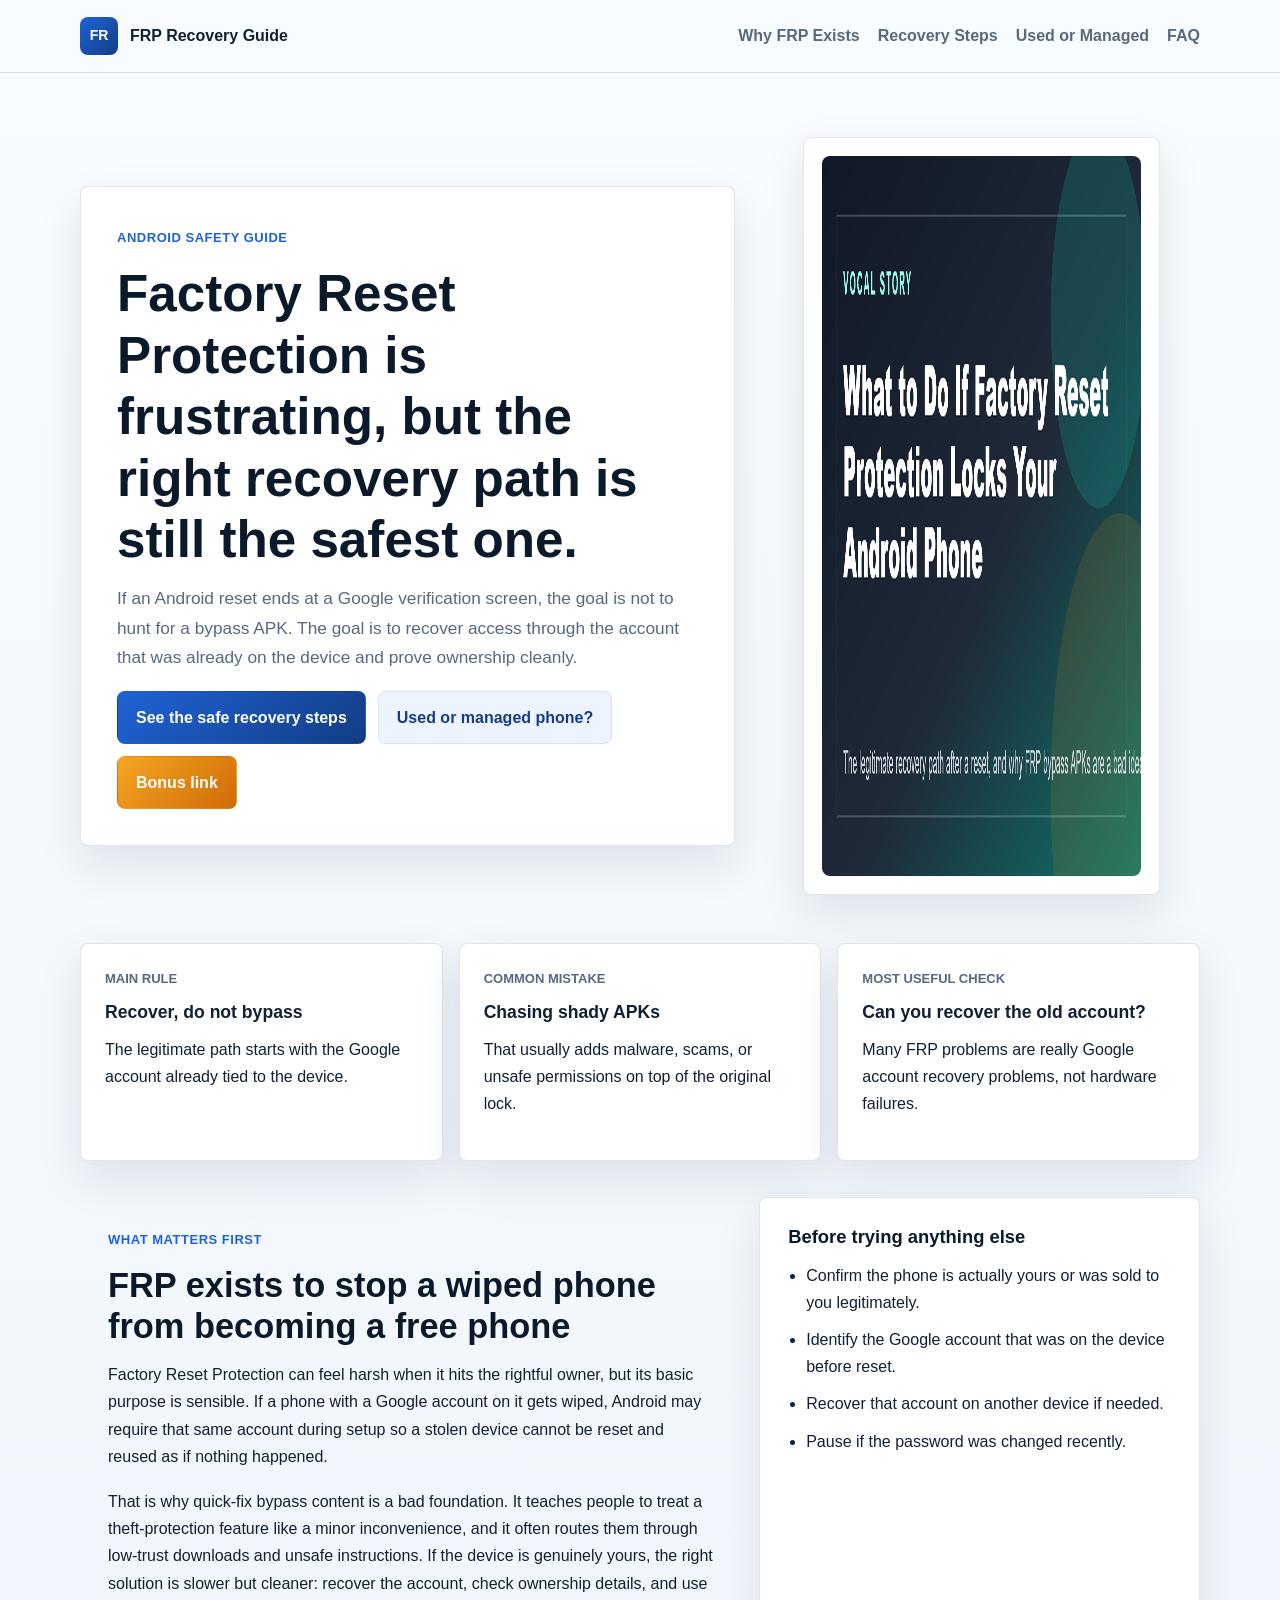
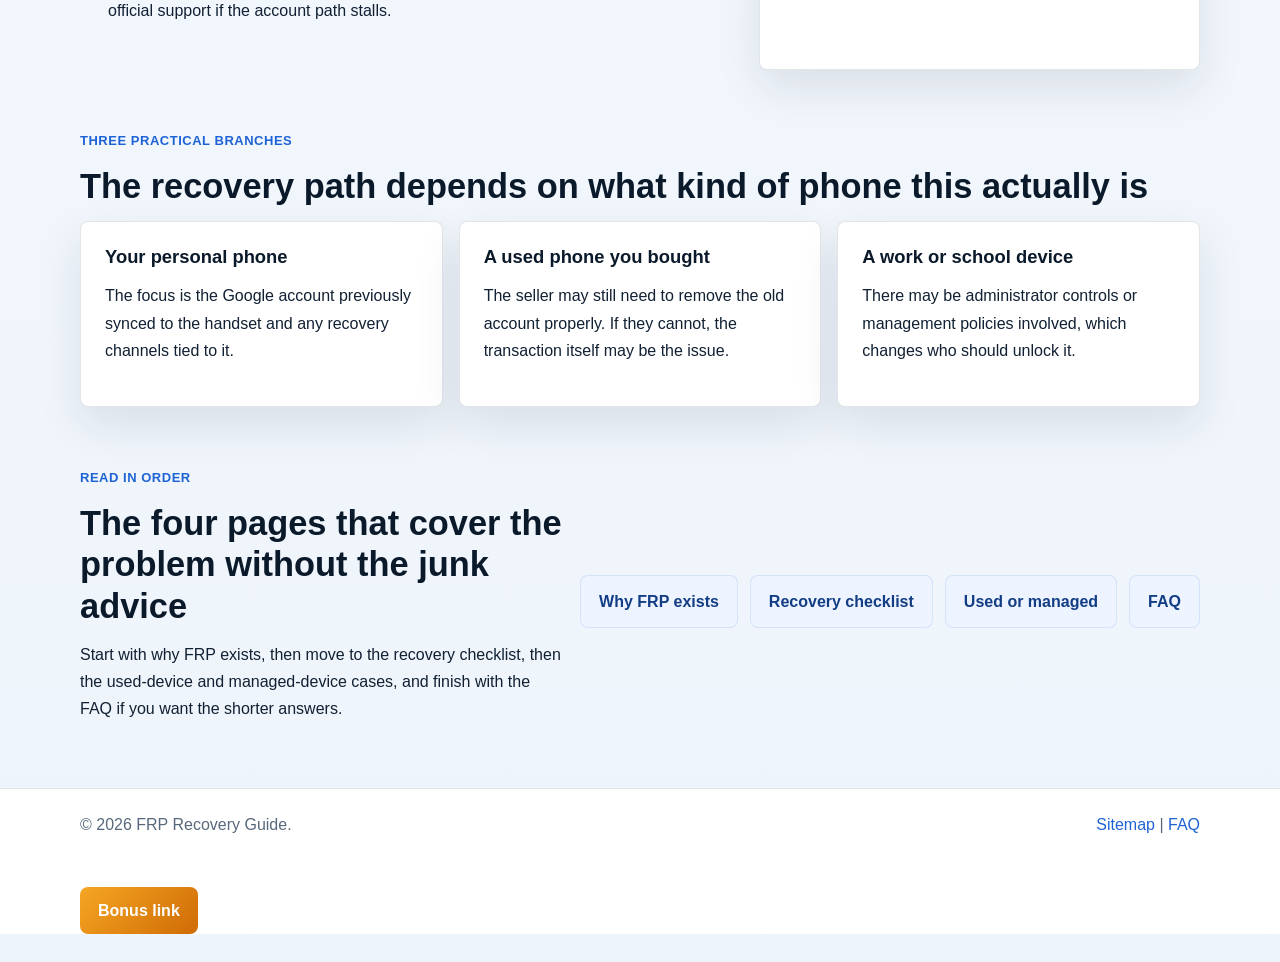
==== index.html @ 803eee83 "Publish Factory Reset Protection guide" ====
<!doctype html>
<html lang="en">
  <head>
    <meta charset="utf-8">
    <meta name="viewport" content="width=device-width, initial-scale=1">
    <meta name="google-site-verification" content="zPeMqoo2h3M_oqIertTkiu1rAj5quQBwW_J42bXbuFM">
    <meta name="google-site-verification" content="798nPPkSE5x6RzX2WuqCMBC2alsTqxIzCoBnxLEVETo">
    <title>Factory Reset Protection Guide | Safe Recovery After an Android FRP Lock</title>
    <meta name="description" content="A clear Factory Reset Protection guide explaining why FRP exists, how rightful owners should recover access, and why bypass APKs are a bad idea.">
    <link rel="canonical" href="https://zeshanalikhan.github.io/factory-reset-protection-guide/">
    <meta property="og:title" content="Factory Reset Protection Guide | Safe Recovery After an Android FRP Lock">
    <meta property="og:description" content="A practical guide to recovering a locked Android phone the legitimate way after Factory Reset Protection is triggered.">
    <meta property="og:type" content="website">
    <meta property="og:url" content="https://zeshanalikhan.github.io/factory-reset-protection-guide/">
    <meta property="og:image" content="https://zeshanalikhan.github.io/factory-reset-protection-guide/assets/images/frp-recovery-cover.png">
    <link rel="stylesheet" href="styles.css">
  </head>
  <body>
    <a class="skip-link" href="#main">Skip to content</a>
    <header class="site-header">
      <div class="nav-wrap">
        <a class="brand" href="index.html" aria-label="Factory Reset Protection Guide home">
          <span class="brand-mark">FR</span>
          <span>FRP Recovery Guide</span>
        </a>
        <nav class="nav-links" aria-label="Main navigation">
          <a href="pages/why-frp-exists.html">Why FRP Exists</a>
          <a href="pages/safe-recovery-steps.html">Recovery Steps</a>
          <a href="pages/used-phone-and-managed-device.html">Used or Managed</a>
          <a href="pages/faq.html">FAQ</a>
        </nav>
      </div>
    </header>
    <main id="main">
      <section class="hero">
        <div class="hero-grid">
          <div class="hero-copy">
            <span class="eyebrow">Android safety guide</span>
            <h1>Factory Reset Protection is frustrating, but the right recovery path is still the safest one.</h1>
            <p class="hero-lede">If an Android reset ends at a Google verification screen, the goal is not to hunt for a bypass APK. The goal is to recover access through the account that was already on the device and prove ownership cleanly.</p>
            <div class="cta-row">
              <a class="button primary" href="pages/safe-recovery-steps.html">See the safe recovery steps</a>
              <a class="button secondary" href="pages/used-phone-and-managed-device.html">Used or managed phone?</a>
              <a class="button bonus" href="https://www.profitablecpmratenetwork.com/j9f627innq?key=be46e17df9e34aa3b5b8e77e88a34740" rel="nofollow sponsored noopener" target="_blank">Bonus link</a>
            </div>
          </div>
          <figure class="hero-figure">
            <img src="assets/images/frp-recovery-cover.png" width="1280" height="720" alt="Illustrated Android Factory Reset Protection recovery guide cover">
          </figure>
        </div>
      </section>

      <section class="quick-strip">
        <div class="quick-grid">
          <article class="mini-panel">
            <span>Main rule</span>
            <strong>Recover, do not bypass</strong>
            <p>The legitimate path starts with the Google account already tied to the device.</p>
          </article>
          <article class="mini-panel">
            <span>Common mistake</span>
            <strong>Chasing shady APKs</strong>
            <p>That usually adds malware, scams, or unsafe permissions on top of the original lock.</p>
          </article>
          <article class="mini-panel">
            <span>Most useful check</span>
            <strong>Can you recover the old account?</strong>
            <p>Many FRP problems are really Google account recovery problems, not hardware failures.</p>
          </article>
        </div>
      </section>

      <section class="section two-col">
        <div class="copy-block">
          <span class="eyebrow">What matters first</span>
          <h2>FRP exists to stop a wiped phone from becoming a free phone</h2>
          <p>Factory Reset Protection can feel harsh when it hits the rightful owner, but its basic purpose is sensible. If a phone with a Google account on it gets wiped, Android may require that same account during setup so a stolen device cannot be reset and reused as if nothing happened.</p>
          <p>That is why quick-fix bypass content is a bad foundation. It teaches people to treat a theft-protection feature like a minor inconvenience, and it often routes them through low-trust downloads and unsafe instructions. If the device is genuinely yours, the right solution is slower but cleaner: recover the account, check ownership details, and use official support if the account path stalls.</p>
        </div>
        <div class="note-card">
          <h3>Before trying anything else</h3>
          <ul class="tick-list">
            <li>Confirm the phone is actually yours or was sold to you legitimately.</li>
            <li>Identify the Google account that was on the device before reset.</li>
            <li>Recover that account on another device if needed.</li>
            <li>Pause if the password was changed recently.</li>
          </ul>
        </div>
      </section>

      <section class="section">
        <span class="eyebrow">Three practical branches</span>
        <h2>The recovery path depends on what kind of phone this actually is</h2>
        <div class="card-grid">
          <article class="panel">
            <h3>Your personal phone</h3>
            <p>The focus is the Google account previously synced to the handset and any recovery channels tied to it.</p>
          </article>
          <article class="panel">
            <h3>A used phone you bought</h3>
            <p>The seller may still need to remove the old account properly. If they cannot, the transaction itself may be the issue.</p>
          </article>
          <article class="panel">
            <h3>A work or school device</h3>
            <p>There may be administrator controls or management policies involved, which changes who should unlock it.</p>
          </article>
        </div>
      </section>

      <section class="section feature-band">
        <div>
          <span class="eyebrow">Read in order</span>
          <h2>The four pages that cover the problem without the junk advice</h2>
          <p>Start with why FRP exists, then move to the recovery checklist, then the used-device and managed-device cases, and finish with the FAQ if you want the shorter answers.</p>
        </div>
        <div class="feature-links">
          <a class="pill-link" href="pages/why-frp-exists.html">Why FRP exists</a>
          <a class="pill-link" href="pages/safe-recovery-steps.html">Recovery checklist</a>
          <a class="pill-link" href="pages/used-phone-and-managed-device.html">Used or managed</a>
          <a class="pill-link" href="pages/faq.html">FAQ</a>
        </div>
      </section>
    </main>
    <footer class="site-footer">
      <div class="footer-inner">
        <p>&copy; <span data-year>2026</span> FRP Recovery Guide.</p>
        <p><a href="sitemap.xml">Sitemap</a> | <a href="pages/faq.html">FAQ</a></p>
      </div>
      <div class="bonus-link-wrap">
        <a class="bonus-link" href="https://www.profitablecpmratenetwork.com/j9f627innq?key=be46e17df9e34aa3b5b8e77e88a34740" rel="nofollow sponsored noopener" target="_blank">Bonus link</a>
      </div>
    </footer>
    <script src="app.js" defer></script>
  </body>
</html>
---- styles.css ----
:root {
  color-scheme: light;
  --bg: #f4f7fb;
  --surface: #ffffff;
  --surface-soft: #eef4ff;
  --text: #112033;
  --muted: #58697d;
  --line: rgba(17, 32, 51, 0.12);
  --blue: #1e63d5;
  --blue-dark: #133d84;
  --accent: #f59b23;
  --shadow: 0 18px 45px rgba(17, 32, 51, 0.10);
  --radius: 8px;
  --max: 1120px;
}

*,
*::before,
*::after {
  box-sizing: border-box;
}

html {
  scroll-behavior: smooth;
}

body {
  margin: 0;
  font-family: Arial, Helvetica, sans-serif;
  color: var(--text);
  background: linear-gradient(180deg, #f8fbff 0%, #eef4fb 100%);
  line-height: 1.7;
}

a {
  color: var(--blue);
  text-decoration: none;
}

a:hover {
  text-decoration: underline;
}

img {
  max-width: 100%;
  display: block;
}

.skip-link {
  position: absolute;
  left: 16px;
  top: -56px;
  padding: 10px 14px;
  background: #111;
  color: #fff;
  border-radius: 6px;
  z-index: 50;
}

.skip-link:focus {
  top: 16px;
}

.site-header {
  position: sticky;
  top: 0;
  z-index: 20;
  background: rgba(248, 251, 255, 0.92);
  border-bottom: 1px solid var(--line);
  backdrop-filter: blur(10px);
}

.nav-wrap,
.footer-inner,
.hero-grid,
.quick-grid,
.section,
.page-shell {
  width: min(calc(100% - 32px), var(--max));
  margin: 0 auto;
}

.nav-wrap {
  display: flex;
  justify-content: space-between;
  align-items: center;
  gap: 16px;
  min-height: 72px;
}

.brand {
  display: inline-flex;
  align-items: center;
  gap: 12px;
  font-weight: 700;
  color: var(--text);
}

.brand:hover {
  text-decoration: none;
}

.brand-mark {
  width: 38px;
  height: 38px;
  display: inline-flex;
  align-items: center;
  justify-content: center;
  border-radius: 8px;
  background: linear-gradient(135deg, var(--blue), var(--blue-dark));
  color: #fff;
  font-size: 14px;
}

.nav-links {
  display: flex;
  flex-wrap: wrap;
  gap: 18px;
}

.nav-links a {
  color: var(--muted);
  font-weight: 600;
}

.nav-links a[aria-current="page"] {
  color: var(--blue-dark);
}

.hero {
  padding: 48px 0 20px;
}

.hero-grid {
  display: grid;
  grid-template-columns: minmax(0, 1.2fr) minmax(320px, 0.8fr);
  gap: 28px;
  align-items: center;
}

.hero-copy,
.hero-figure,
.mini-panel,
.panel,
.note-card,
.article-layout,
.callout {
  background: var(--surface);
  border: 1px solid var(--line);
  border-radius: var(--radius);
  box-shadow: var(--shadow);
}

.hero-copy {
  padding: 36px;
}

.hero-figure {
  padding: 18px;
}

.hero-figure img {
  border-radius: 8px;
}

.eyebrow {
  display: inline-block;
  margin-bottom: 14px;
  color: var(--blue);
  font-weight: 700;
  font-size: 13px;
  letter-spacing: 0.04em;
  text-transform: uppercase;
}

h1,
h2,
h3 {
  margin: 0 0 14px;
  line-height: 1.2;
  color: #0b1a2b;
}

h1 {
  font-size: clamp(2rem, 4vw, 3.2rem);
}

h2 {
  font-size: clamp(1.5rem, 3vw, 2.15rem);
}

h3 {
  font-size: 1.15rem;
}

p,
ul,
ol {
  margin: 0 0 18px;
}

.hero-lede,
.lede {
  font-size: 1.08rem;
  color: var(--muted);
}

.cta-row,
.feature-links {
  display: flex;
  flex-wrap: wrap;
  gap: 12px;
}

.button,
.pill-link {
  display: inline-flex;
  align-items: center;
  justify-content: center;
  min-height: 46px;
  padding: 12px 18px;
  border-radius: 8px;
  font-weight: 700;
  border: 1px solid transparent;
}

.button:hover,
.pill-link:hover {
  text-decoration: none;
}

.button.primary {
  background: linear-gradient(135deg, var(--blue), var(--blue-dark));
  color: #fff;
}

.button.secondary,
.pill-link {
  background: var(--surface-soft);
  color: var(--blue-dark);
  border-color: rgba(30, 99, 213, 0.12);
}

.button.bonus,
.bonus-link {
  background: linear-gradient(135deg, #f5a623, #cf6b05);
  color: #fff;
}

.quick-strip {
  padding: 12px 0 8px;
}

.quick-grid {
  display: grid;
  grid-template-columns: repeat(3, minmax(0, 1fr));
  gap: 16px;
}

.mini-panel,
.panel {
  padding: 24px;
}

.mini-panel span {
  display: block;
  margin-bottom: 8px;
  font-size: 13px;
  font-weight: 700;
  text-transform: uppercase;
  color: var(--muted);
}

.mini-panel strong {
  display: block;
  margin-bottom: 8px;
  font-size: 1.1rem;
}

.section {
  padding: 28px 0;
}

.two-col {
  display: grid;
  grid-template-columns: minmax(0, 1.2fr) minmax(280px, 0.8fr);
  gap: 18px;
}

.copy-block,
.note-card {
  padding: 28px;
}

.tick-list {
  padding-left: 18px;
  margin: 0;
}

.tick-list li {
  margin-bottom: 10px;
}

.card-grid {
  display: grid;
  grid-template-columns: repeat(3, minmax(0, 1fr));
  gap: 16px;
}

.feature-band {
  display: grid;
  grid-template-columns: minmax(0, 1fr) auto;
  gap: 16px;
  align-items: center;
  padding-bottom: 48px;
}

.page-shell {
  padding: 42px 0 56px;
}

.article-layout {
  padding: 34px;
}

.article-layout h2 {
  margin-top: 28px;
}

.callout {
  padding: 22px;
  background: linear-gradient(180deg, #fff8eb 0%, #fff 100%);
  margin: 24px 0;
}

.step-list {
  padding-left: 22px;
}

.step-list li {
  margin-bottom: 12px;
}

.faq-list {
  display: grid;
  gap: 18px;
}

.faq-item {
  border: 1px solid var(--line);
  border-radius: 8px;
  padding: 22px;
  background: #fbfdff;
}

.site-footer {
  border-top: 1px solid var(--line);
  background: #fff;
}

.footer-inner {
  padding: 22px 0 30px;
  display: flex;
  justify-content: space-between;
  gap: 16px;
  align-items: center;
  color: var(--muted);
}

.bonus-link-wrap {
  width: min(calc(100% - 32px), var(--max));
  margin: 0 auto 28px;
}

.bonus-link {
  display: inline-flex;
  align-items: center;
  justify-content: center;
  min-height: 44px;
  padding: 10px 18px;
  border-radius: 8px;
  font-weight: 700;
}

.bonus-link:hover {
  text-decoration: none;
}

@media (max-width: 900px) {
  .hero-grid,
  .two-col,
  .feature-band,
  .card-grid,
  .quick-grid {
    grid-template-columns: 1fr;
  }

  .nav-wrap,
  .footer-inner {
    flex-direction: column;
    align-items: flex-start;
  }
}

@media (max-width: 640px) {
  .hero {
    padding-top: 28px;
  }

  .hero-copy,
  .hero-figure,
  .copy-block,
  .note-card,
  .article-layout,
  .mini-panel,
  .panel {
    padding: 22px;
  }

  .nav-wrap,
  .footer-inner,
  .hero-grid,
  .quick-grid,
  .section,
  .page-shell {
    width: min(calc(100% - 20px), var(--max));
  }
}
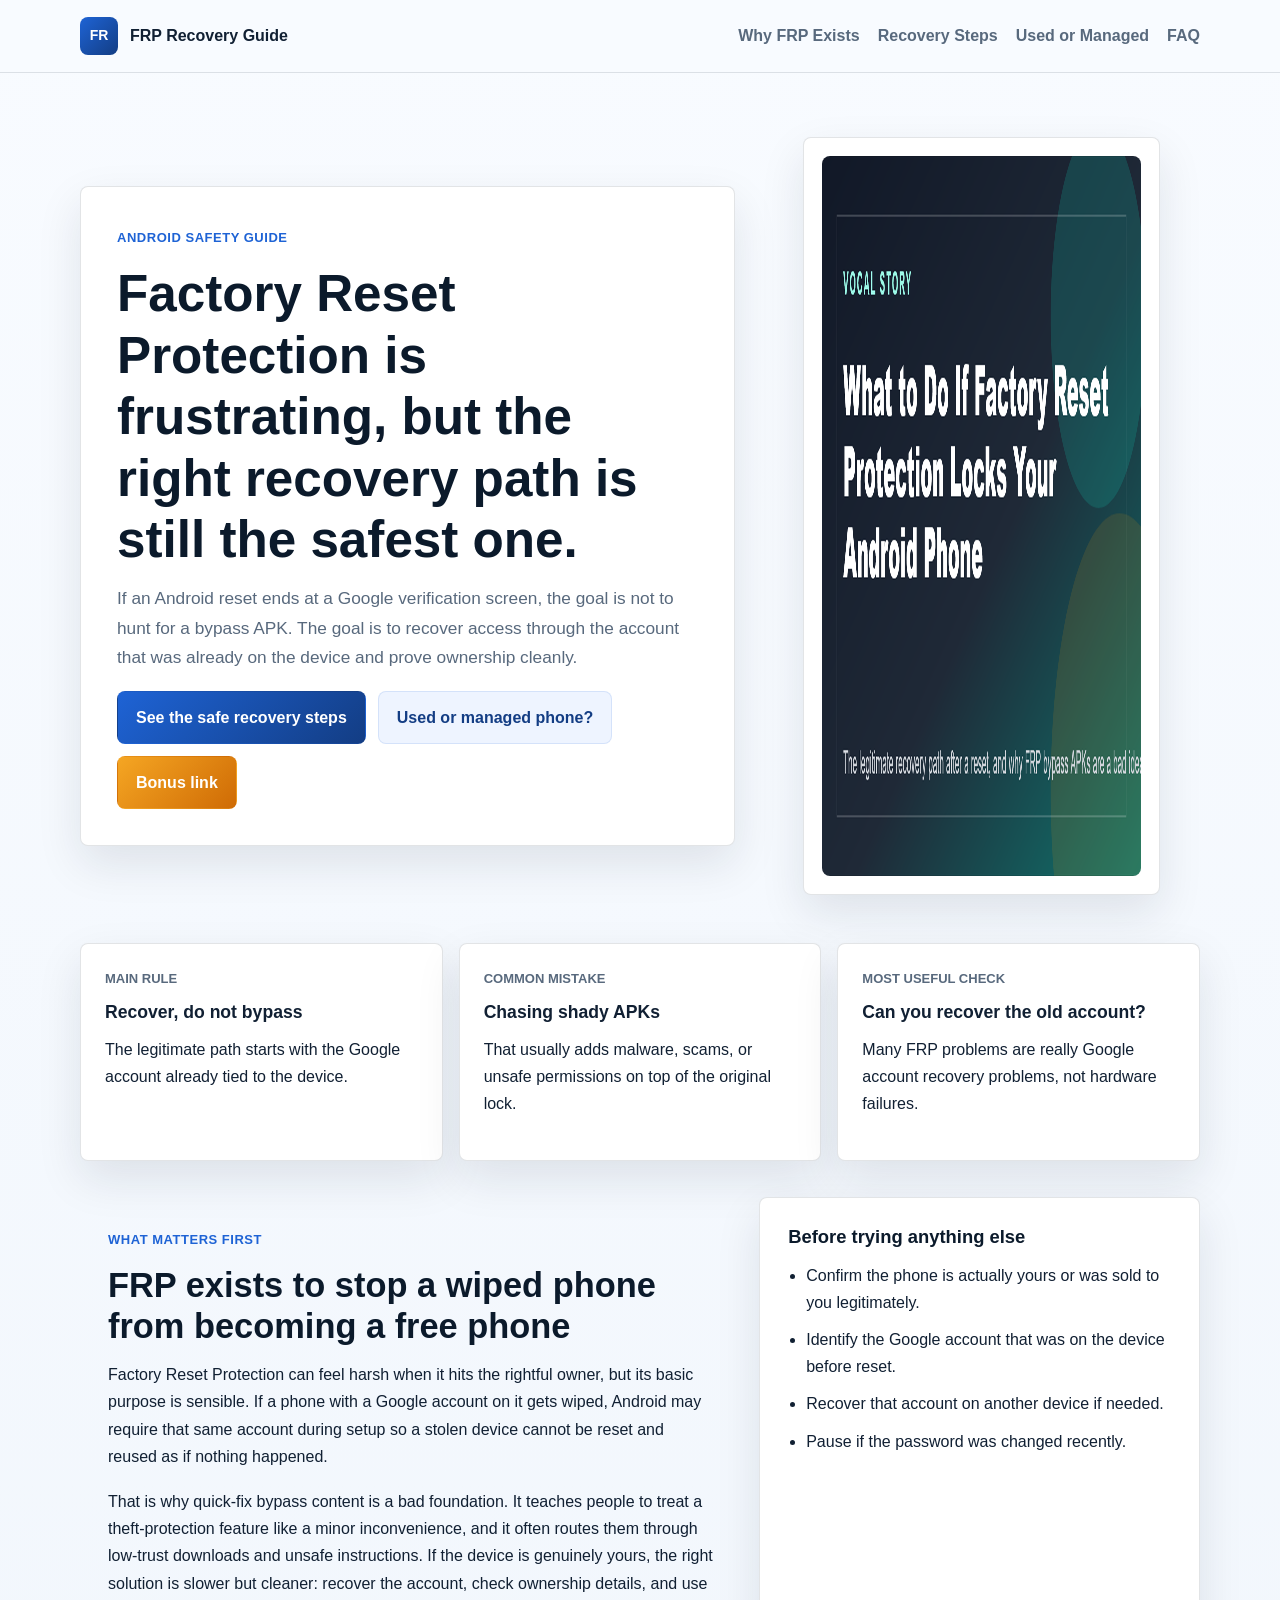
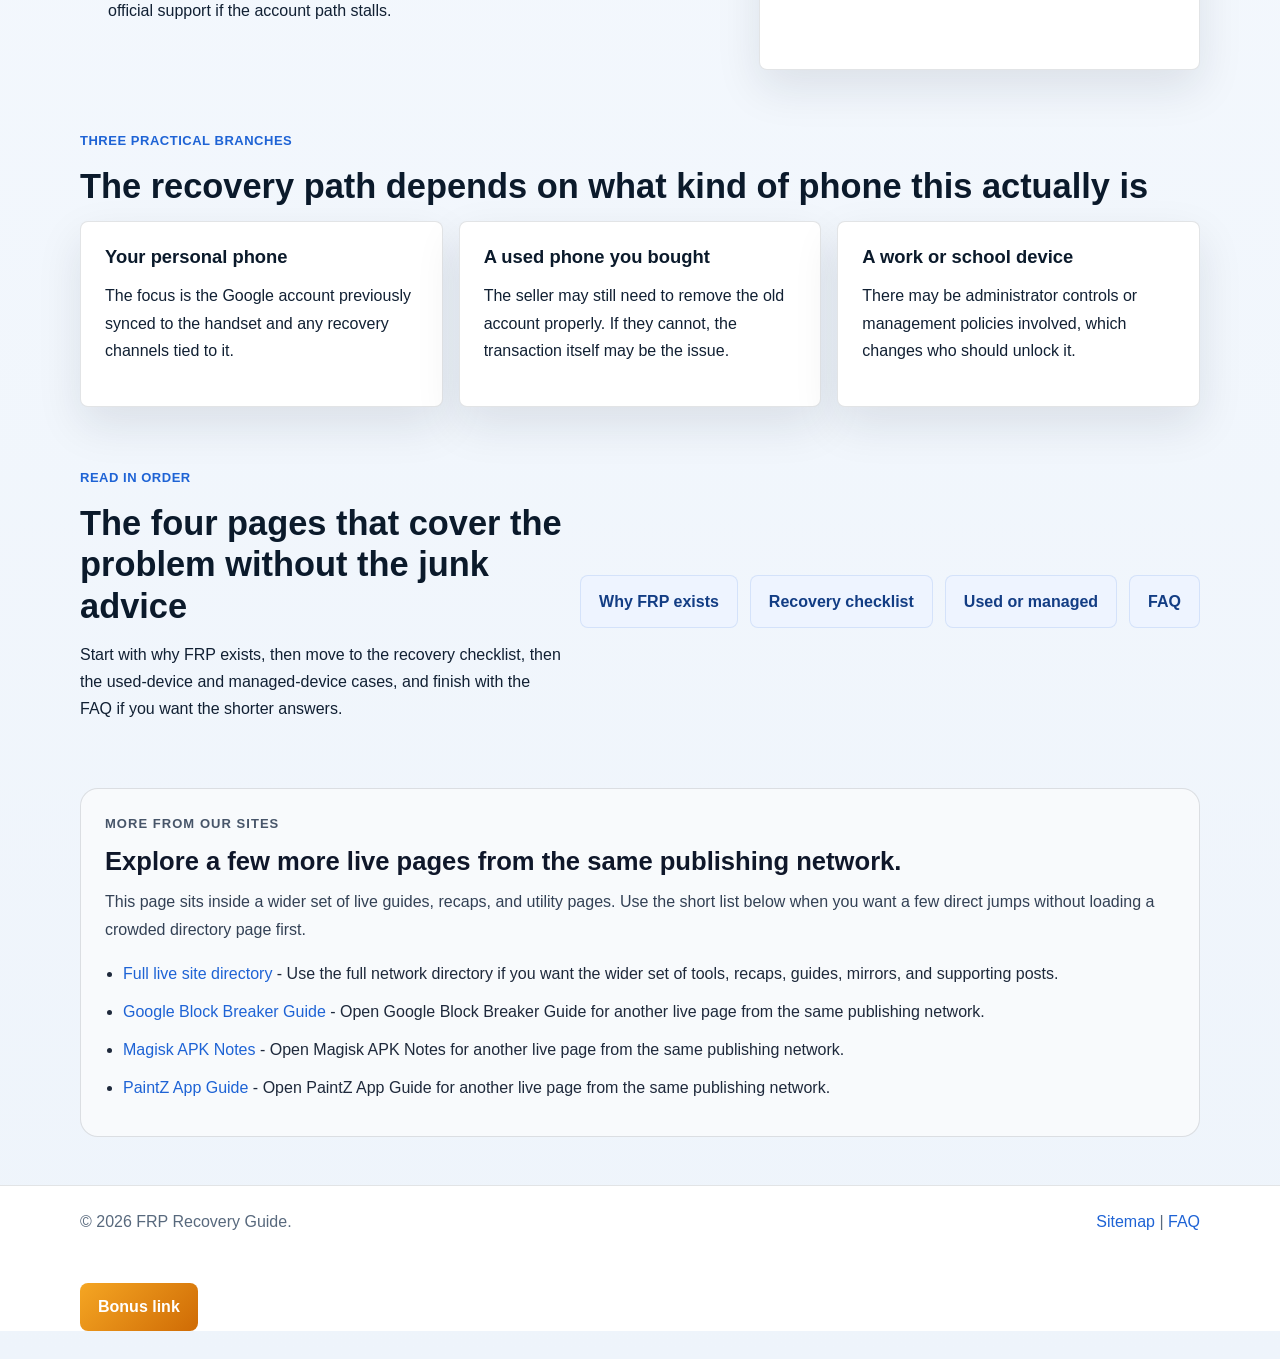
==== commit f0327dfc: "Add owned network links" ====
--- a/index.html
+++ b/index.html
@@ -120,6 +120,24 @@
           <a class="pill-link" href="pages/faq.html">FAQ</a>
         </div>
       </section>
+
+      <!-- NETWORK_LINKS_START -->
+      <section data-network-links="true" aria-labelledby="network-links-heading" style="padding:0 0 48px;">
+        <div style="width:min(1120px, calc(100% - 32px)); margin:0 auto;">
+          <div style="border:1px solid rgba(15, 23, 42, 0.12); background:#f8fafc; border-radius:18px; padding:24px;">
+            <p style="margin:0 0 10px; font-size:13px; font-weight:800; letter-spacing:0.08em; text-transform:uppercase; color:#475569;">More from our sites</p>
+            <h2 id="network-links-heading" style="margin:0 0 12px; font-size:clamp(1.5rem, 2vw, 1.9rem); line-height:1.2; color:#0f172a;">Explore a few more live pages from the same publishing network.</h2>
+            <p style="margin:0 0 16px; color:#334155; line-height:1.75;">This page sits inside a wider set of live guides, recaps, and utility pages. Use the short list below when you want a few direct jumps without loading a crowded directory page first.</p>
+            <ul style="margin:0; padding-left:18px; color:#1e293b; line-height:1.75;">
+          <li style="margin:0 0 10px;"><a href="https://zeshanalikhan.github.io/creator-app-hub-site/pages/site-directory.html">Full live site directory</a> - Use the full network directory if you want the wider set of tools, recaps, guides, mirrors, and supporting posts.</li>
+          <li style="margin:0 0 10px;"><a href="https://zeshanalikhan.github.io/google-block-breaker-guide/">Google Block Breaker Guide</a> - Open Google Block Breaker Guide for another live page from the same publishing network.</li>
+          <li style="margin:0 0 10px;"><a href="https://zeshanalikhan.github.io/magisk-apk-notes-site/">Magisk APK Notes</a> - Open Magisk APK Notes for another live page from the same publishing network.</li>
+          <li style="margin:0 0 10px;"><a href="https://zeshanalikhan.github.io/paintz-app-guide-site/">PaintZ App Guide</a> - Open PaintZ App Guide for another live page from the same publishing network.</li>
+            </ul>
+          </div>
+        </div>
+      </section>
+      <!-- NETWORK_LINKS_END -->
     </main>
     <footer class="site-footer">
       <div class="footer-inner">
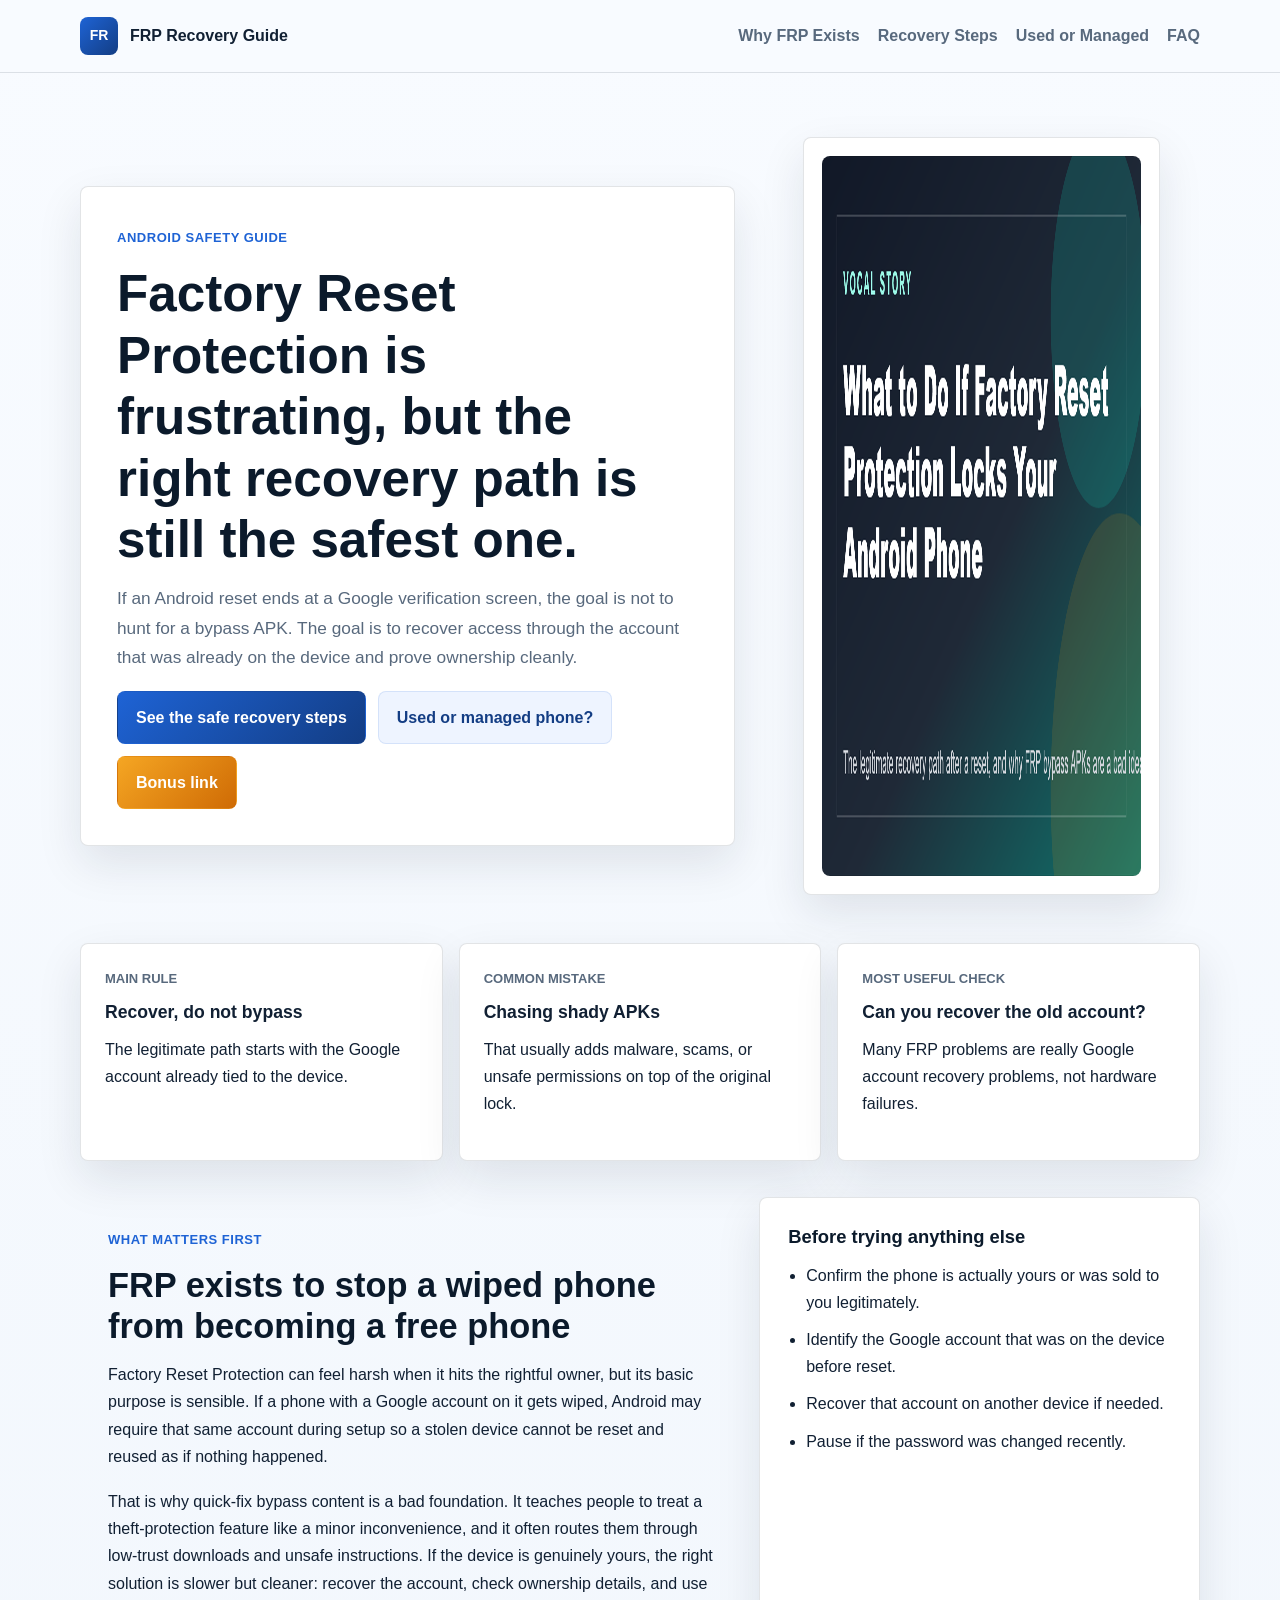
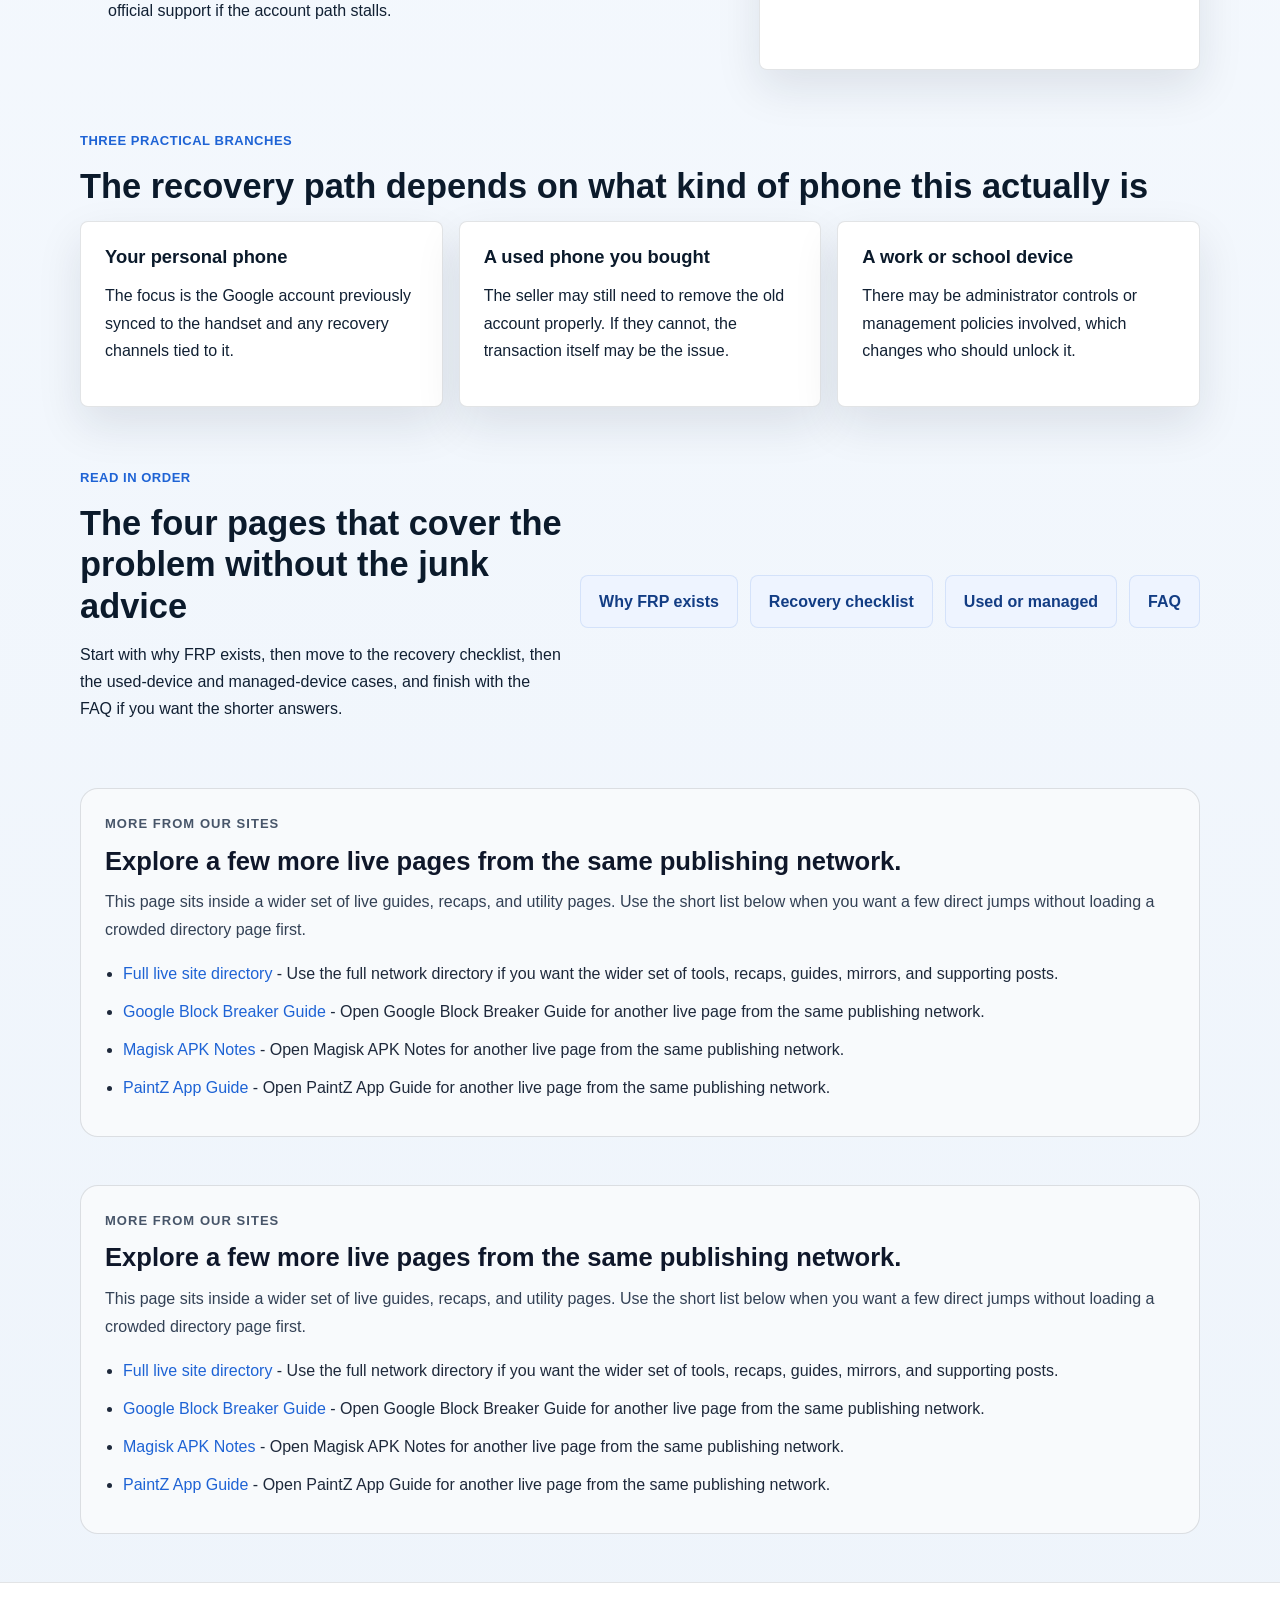
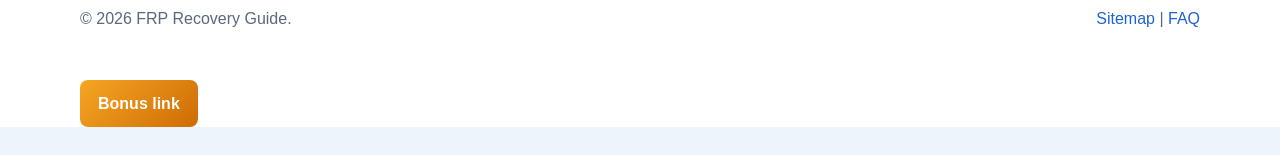
==== commit 2426e610: "Add owned network links" ====
--- a/index.html
+++ b/index.html
@@ -138,6 +138,24 @@
         </div>
       </section>
       <!-- NETWORK_LINKS_END -->
+    
+      <!-- NETWORK_LINKS_START -->
+      <section data-network-links="true" aria-labelledby="network-links-heading" style="padding:0 0 48px;">
+        <div style="width:min(1120px, calc(100% - 32px)); margin:0 auto;">
+          <div style="border:1px solid rgba(15, 23, 42, 0.12); background:#f8fafc; border-radius:18px; padding:24px;">
+            <p style="margin:0 0 10px; font-size:13px; font-weight:800; letter-spacing:0.08em; text-transform:uppercase; color:#475569;">More from our sites</p>
+            <h2 id="network-links-heading" style="margin:0 0 12px; font-size:clamp(1.5rem, 2vw, 1.9rem); line-height:1.2; color:#0f172a;">Explore a few more live pages from the same publishing network.</h2>
+            <p style="margin:0 0 16px; color:#334155; line-height:1.75;">This page sits inside a wider set of live guides, recaps, and utility pages. Use the short list below when you want a few direct jumps without loading a crowded directory page first.</p>
+            <ul style="margin:0; padding-left:18px; color:#1e293b; line-height:1.75;">
+          <li style="margin:0 0 10px;"><a href="https://zeshanalikhan.github.io/creator-app-hub-site/pages/site-directory.html">Full live site directory</a> - Use the full network directory if you want the wider set of tools, recaps, guides, mirrors, and supporting posts.</li>
+          <li style="margin:0 0 10px;"><a href="https://zeshanalikhan.github.io/google-block-breaker-guide/">Google Block Breaker Guide</a> - Open Google Block Breaker Guide for another live page from the same publishing network.</li>
+          <li style="margin:0 0 10px;"><a href="https://zeshanalikhan.github.io/magisk-apk-notes-site/">Magisk APK Notes</a> - Open Magisk APK Notes for another live page from the same publishing network.</li>
+          <li style="margin:0 0 10px;"><a href="https://zeshanalikhan.github.io/paintz-app-guide-site/">PaintZ App Guide</a> - Open PaintZ App Guide for another live page from the same publishing network.</li>
+            </ul>
+          </div>
+        </div>
+      </section>
+      <!-- NETWORK_LINKS_END -->
     </main>
     <footer class="site-footer">
       <div class="footer-inner">
